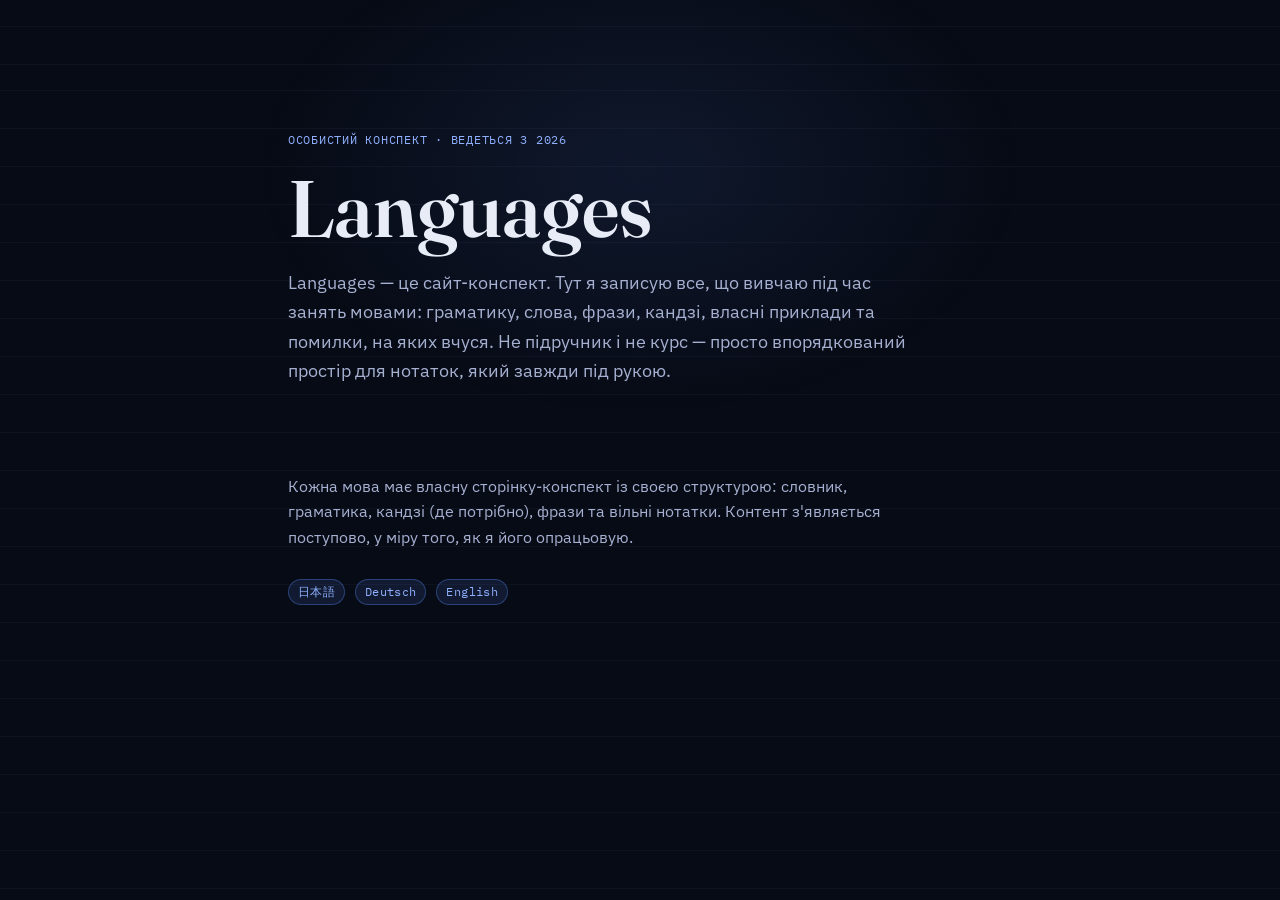
==== index.html @ 43c10c55 "Add files via upload" ====
<!DOCTYPE html>
<html lang="uk">
<head>
<meta charset="UTF-8">
<meta name="viewport" content="width=device-width, initial-scale=1.0">
<title>Languages — особистий конспект з мов</title>
<link rel="stylesheet" href="styles.css">
</head>
<body>

<!--
  ГОЛОВНА СТОРІНКА
  За проханням — без навігації. Якщо колись захочеш додати посилання
  на сторінки мов, приклад навігаційного блоку лежить у japanese.html
  (клас .site-header / .main-nav) — просто скопіюй його сюди.
-->

<main class="page" style="max-width:760px;">

  <section class="page-hero" style="border-bottom:none; padding-top:14vh;">
    <p class="eyebrow">Особистий конспект · ведеться з 2026</p>
    <h1 class="page-title" style="font-size:clamp(3rem, 9vw, 5rem);">Languages</h1>
    <p class="page-subtitle" style="font-size:1.15rem;">
      Languages — це сайт-конспект. Тут я записую все, що вивчаю під час
      занять мовами: граматику, слова, фрази, кандзі, власні приклади та
      помилки, на яких вчуся. Не підручник і не курс — просто впорядкований
      простір для нотаток, який завжди під рукою.
    </p>
  </section>

  <section class="section" style="margin-bottom:0;">
    <p style="color:var(--text-1); max-width:640px;">
      Кожна мова має власну сторінку-конспект із своєю структурою: словник,
      граматика, кандзі (де потрібно), фрази та вільні нотатки. Контент
      з'являється поступово, у міру того, як я його опрацьовую.
    </p>

    <div style="display:flex; gap:10px; margin-top:28px; flex-wrap:wrap;">
      <span class="tag" style="background:var(--accent-dim); color:var(--accent-soft); border-color:var(--accent-line);">日本語</span>
      <span class="tag" style="background:var(--accent-dim); color:var(--accent-soft); border-color:var(--accent-line);">Deutsch</span>
      <span class="tag" style="background:var(--accent-dim); color:var(--accent-soft); border-color:var(--accent-line);">English</span>
    </div>
  </section>

</main>

</body>
</html>
---- styles.css ----
/* ==========================================================================
   Languages — спільні стилі
   Палітра: глибока ніч + спокійний синій. Все приглушене, без яскравих акцентів.
   ========================================================================== */

@import url('https://fonts.googleapis.com/css2?family=Fraunces:opsz,wght@9..144,400;9..144,500;9..144,600&family=IBM+Plex+Sans:wght@400;500;600&family=IBM+Plex+Mono:wght@400;500&display=swap');

:root{
  /* base */
  --bg-0:#070b15;
  --bg-1:#0b1120;
  --surface:#121a32;
  --surface-2:#182245;
  --border:rgba(140,162,230,.14);
  --border-strong:rgba(140,162,230,.30);

  /* text */
  --text-0:#e8ecf7;
  --text-1:#a6b0d1;
  --text-2:#677099;

  /* accent — синій, спокійний */
  --accent:#5b8cff;
  --accent-soft:#8fb0ff;
  --accent-dim:rgba(91,140,255,.12);
  --accent-line:rgba(91,140,255,.35);

  /* другорядний холодний акцент — лише для дрібних міток */
  --teal:#52b3ac;
  --teal-dim:rgba(82,179,172,.14);

  --radius:14px;
  --radius-sm:8px;

  --font-display:'Fraunces', 'Iowan Old Style', serif;
  --font-body:'IBM Plex Sans', -apple-system, system-ui, sans-serif;
  --font-mono:'IBM Plex Mono', ui-monospace, monospace;
}

*{ box-sizing:border-box; }
html{ scroll-behavior:smooth; }

body{
  margin:0;
  background:var(--bg-0);
  color:var(--text-0);
  font-family:var(--font-body);
  line-height:1.6;
  -webkit-font-smoothing:antialiased;
  position:relative;
  min-height:100vh;
}

/* ---- Атмосфера: лінії конспекту + м'яке "місячне" світло ---- */
body::before{
  content:"";
  position:fixed;
  inset:0;
  z-index:0;
  pointer-events:none;
  background-image:
    repeating-linear-gradient(
      to bottom,
      rgba(140,162,230,.05) 0px,
      rgba(140,162,230,.05) 1px,
      transparent 1px,
      transparent 38px
    );
  background-position:0 90px;
}

body::after{
  content:"";
  position:fixed;
  top:-20%;
  left:50%;
  width:1100px;
  height:700px;
  transform:translateX(-50%);
  background:radial-gradient(closest-side, rgba(91,140,255,.10), transparent 70%);
  z-index:0;
  pointer-events:none;
}

a{ color:inherit; }
img{ max-width:100%; }

::selection{ background:var(--accent-dim); color:var(--text-0); }

:focus-visible{
  outline:2px solid var(--accent-soft);
  outline-offset:3px;
  border-radius:4px;
}

/* ==========================================================================
   Header / Навігація
   (використовується лише на сторінках мов — на головній сторінці її немає)
   ========================================================================== */

.site-header{
  position:relative;
  z-index:2;
  display:flex;
  align-items:center;
  justify-content:space-between;
  gap:24px;
  flex-wrap:wrap;
  max-width:920px;
  margin:0 auto;
  padding:28px 28px 24px;
}

.brand{
  font-family:var(--font-display);
  font-weight:600;
  font-size:1.25rem;
  text-decoration:none;
  letter-spacing:.01em;
  color:var(--text-0);
}

.main-nav{
  display:flex;
  gap:6px;
  flex-wrap:wrap;
}

.main-nav a{
  font-family:var(--font-mono);
  font-size:.85rem;
  text-decoration:none;
  color:var(--text-1);
  padding:8px 14px;
  border-radius:999px;
  border:1px solid transparent;
  transition:color .15s ease, border-color .15s ease, background .15s ease;
}

.main-nav a:hover{
  color:var(--text-0);
  border-color:var(--border);
  background:var(--surface);
}

.main-nav a[aria-current="page"]{
  color:var(--accent-soft);
  border-color:var(--accent-line);
  background:var(--accent-dim);
}

/* ==========================================================================
   Загальна структура сторінки
   ========================================================================== */

.page{
  position:relative;
  z-index:1;
  max-width:920px;
  margin:0 auto;
  padding:0 28px 100px;
}

.page-hero{
  padding:48px 0 40px;
  border-bottom:1px solid var(--border);
  margin-bottom:48px;
}

.eyebrow{
  display:inline-block;
  font-family:var(--font-mono);
  font-size:.78rem;
  letter-spacing:.06em;
  color:var(--accent-soft);
  text-transform:uppercase;
  margin:0 0 14px;
}

.page-title{
  font-family:var(--font-display);
  font-weight:600;
  font-size:clamp(2.4rem, 6vw, 3.4rem);
  line-height:1.1;
  margin:0 0 16px;
  color:var(--text-0);
}

.page-subtitle{
  font-size:1.05rem;
  color:var(--text-1);
  max-width:640px;
  margin:0;
}

/* ==========================================================================
   Секції-конспекту (для сторінок мов)
   ========================================================================== */

.section{
  margin-bottom:56px;
}

.section-head{
  display:flex;
  align-items:baseline;
  justify-content:space-between;
  gap:16px;
  margin-bottom:18px;
  flex-wrap:wrap;
}

.section-title{
  font-family:var(--font-display);
  font-size:1.5rem;
  font-weight:600;
  margin:0;
  color:var(--text-0);
}

.section-note{
  font-family:var(--font-mono);
  font-size:.8rem;
  color:var(--text-2);
}

.section-hint{
  font-size:.88rem;
  color:var(--text-2);
  margin:-8px 0 18px;
}

/* ---- Базова картка ---- */
.card{
  background:var(--surface);
  border:1px solid var(--border);
  border-radius:var(--radius);
  padding:20px 22px;
}

/* ---- Чіп / тег рівня ---- */
.tag{
  display:inline-flex;
  align-items:center;
  font-family:var(--font-mono);
  font-size:.72rem;
  letter-spacing:.03em;
  padding:3px 9px;
  border-radius:999px;
  background:var(--teal-dim);
  color:var(--teal);
  border:1px solid rgba(82,179,172,.3);
}

/* ==========================================================================
   Контейнери-конспекту
   (картки для слів, кандзі, граматики, фраз — використовуються
   на сторінках мов; стилі спільні, щоб German/English виглядали так само)
   ========================================================================== */

/* ---- Кана / будь-яка таблиця символів ---- */
.kana-grid{
  display:grid;
  grid-template-columns:repeat(auto-fill, minmax(64px, 1fr));
  gap:10px;
}

.kana-cell{
  background:var(--surface);
  border:1px solid var(--border);
  border-radius:var(--radius-sm);
  padding:12px 6px;
  text-align:center;
  transition:border-color .15s ease, background .15s ease;
}

.kana-cell:hover{
  border-color:var(--border-strong);
  background:var(--surface-2);
}

.kana-char{
  display:block;
  font-family:var(--font-display);
  font-size:1.5rem;
  color:var(--text-0);
}

.kana-romaji{
  display:block;
  font-family:var(--font-mono);
  font-size:.72rem;
  color:var(--text-2);
  margin-top:4px;
}

/* ---- Картка слова ---- */
.vocab-grid{
  display:grid;
  grid-template-columns:repeat(auto-fit, minmax(260px, 1fr));
  gap:14px;
}

.vocab-card{
  background:var(--surface);
  border:1px solid var(--border);
  border-radius:var(--radius);
  padding:18px 20px;
}

.vocab-word{
  font-family:var(--font-display);
  font-size:1.7rem;
  color:var(--text-0);
  margin:0 0 2px;
}

.vocab-word ruby{ ruby-align:center; }
.vocab-word rt{
  font-family:var(--font-mono);
  font-size:.6rem;
  color:var(--accent-soft);
}

.vocab-romaji{
  font-family:var(--font-mono);
  font-size:.82rem;
  color:var(--text-2);
  margin:0 0 10px;
}

.vocab-meaning{
  font-size:.98rem;
  color:var(--text-0);
  margin:0 0 12px;
}

.vocab-example{
  border-top:1px solid var(--border);
  padding-top:10px;
  font-size:.92rem;
  color:var(--text-1);
}

.vocab-example .jp{ color:var(--text-0); display:block; margin-bottom:3px; }
.vocab-example .tr{ color:var(--text-2); display:block; font-size:.86rem; }

/* ---- Картка кандзі ---- */
.kanji-grid{
  display:grid;
  grid-template-columns:repeat(auto-fit, minmax(220px, 1fr));
  gap:14px;
}

.kanji-card{
  background:var(--surface);
  border:1px solid var(--border);
  border-radius:var(--radius);
  padding:18px 20px;
  display:flex;
  gap:16px;
}

.kanji-char{
  font-family:var(--font-display);
  font-size:2.6rem;
  line-height:1;
  color:var(--text-0);
  flex-shrink:0;
}

.kanji-body{ flex:1; }

.kanji-meaning{
  margin:2px 0 8px;
  font-size:.98rem;
  color:var(--text-0);
}

.kanji-readings{
  font-family:var(--font-mono);
  font-size:.78rem;
  color:var(--text-1);
  margin:0 0 8px;
  line-height:1.7;
}

.kanji-readings b{ color:var(--accent-soft); font-weight:500; }

.kanji-notes{
  font-size:.85rem;
  color:var(--text-2);
  margin:0;
  border-top:1px solid var(--border);
  padding-top:8px;
}

/* ---- Блок граматики ---- */
.grammar-block{
  background:var(--surface);
  border:1px solid var(--border);
  border-radius:var(--radius);
  padding:22px 24px;
}

.grammar-pattern{
  font-family:var(--font-mono);
  font-size:1rem;
  color:var(--accent-soft);
  background:var(--accent-dim);
  display:inline-block;
  padding:6px 12px;
  border-radius:var(--radius-sm);
  margin:0 0 14px;
}

.grammar-explanation{
  color:var(--text-1);
  font-size:.96rem;
  margin:0 0 16px;
}

.grammar-examples{
  list-style:none;
  margin:0;
  padding:0;
  display:flex;
  flex-direction:column;
  gap:10px;
}

.grammar-examples li{
  border-top:1px solid var(--border);
  padding-top:10px;
  font-size:.92rem;
}

.grammar-examples .jp{ color:var(--text-0); display:block; margin-bottom:3px; }
.grammar-examples .tr{ color:var(--text-2); display:block; font-size:.86rem; }

/* ---- Картка фрази ---- */
.phrase-grid{
  display:grid;
  grid-template-columns:repeat(auto-fit, minmax(240px, 1fr));
  gap:14px;
}

.phrase-card{
  background:var(--surface);
  border:1px solid var(--border);
  border-radius:var(--radius);
  padding:16px 20px;
}

.phrase-jp{
  font-family:var(--font-display);
  font-size:1.25rem;
  margin:0 0 2px;
  color:var(--text-0);
}

.phrase-reading{
  font-family:var(--font-mono);
  font-size:.78rem;
  color:var(--text-2);
  margin:0 0 8px;
}

.phrase-meaning{
  font-size:.92rem;
  color:var(--text-1);
  margin:0;
}

/* ---- Вільні нотатки (сторінка нотатника) ---- */
.notes-page{
  background:var(--surface);
  border:1px solid var(--border);
  border-radius:var(--radius);
  padding:22px 24px;
  background-image:repeating-linear-gradient(
    to bottom,
    transparent 0,
    transparent 33px,
    var(--border) 33px,
    var(--border) 34px
  );
  background-position:0 18px;
}

.notes-page p{
  margin:0 0 16px;
  color:var(--text-1);
  font-size:.95rem;
}
.notes-page p:last-child{ margin-bottom:0; }

/* ==========================================================================
   "Скоро буде" сторінки
   ========================================================================== */

.soon{
  min-height:50vh;
  display:flex;
  flex-direction:column;
  align-items:flex-start;
  justify-content:center;
  padding:60px 0;
}

.soon-native{
  font-family:var(--font-display);
  font-size:clamp(2.6rem, 7vw, 4rem);
  font-weight:600;
  margin:0 0 14px;
}

.soon-note{
  color:var(--text-1);
  max-width:480px;
  font-size:1.02rem;
}

/* ==========================================================================
   Responsive
   ========================================================================== */

@media (max-width:640px){
  .site-header{ padding:22px 18px 18px; }
  .page{ padding:0 18px 80px; }
  .page-hero{ padding:34px 0 28px; }
}

@media (prefers-reduced-motion: reduce){
  html{ scroll-behavior:auto; }
  *{ transition:none !important; animation:none !important; }
}
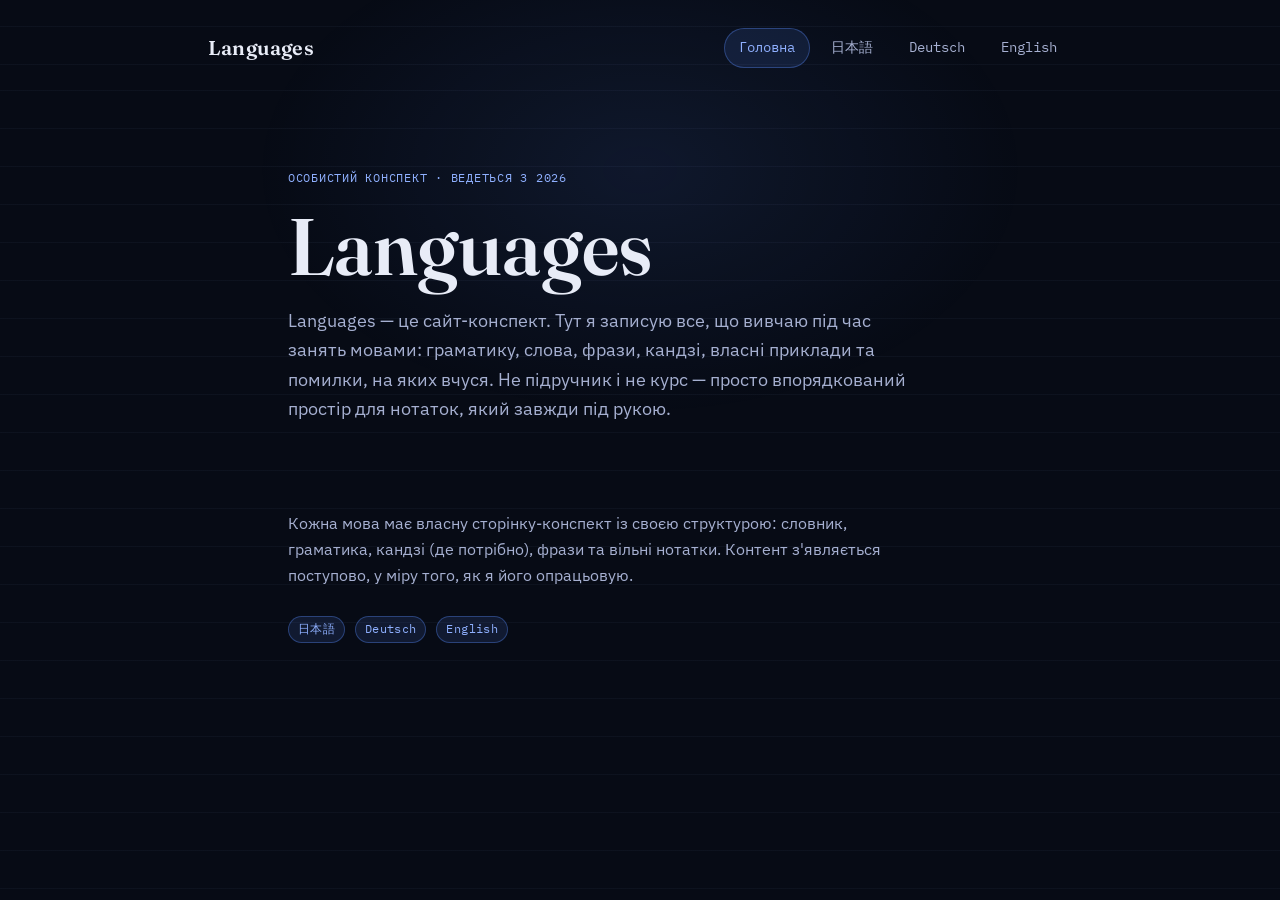
==== commit f1bb532a: "Update index.html Add navigation" ====
--- a/index.html
+++ b/index.html
@@ -8,16 +8,19 @@
 </head>
 <body>
 
-<!--
-  ГОЛОВНА СТОРІНКА
-  За проханням — без навігації. Якщо колись захочеш додати посилання
-  на сторінки мов, приклад навігаційного блоку лежить у japanese.html
-  (клас .site-header / .main-nav) — просто скопіюй його сюди.
--->
+<header class="site-header">
+  <a class="brand" href="index.html">Languages</a>
+  <nav class="main-nav" aria-label="Мови">
+    <a href="index.html" aria-current="page">Головна</a>
+    <a href="japanese.html">日本語</a>
+    <a href="german.html">Deutsch</a>
+    <a href="english.html">English</a>
+  </nav>
+</header>
 
 <main class="page" style="max-width:760px;">
 
-  <section class="page-hero" style="border-bottom:none; padding-top:14vh;">
+  <section class="page-hero" style="border-bottom:none; padding-top:8vh;">
     <p class="eyebrow">Особистий конспект · ведеться з 2026</p>
     <h1 class="page-title" style="font-size:clamp(3rem, 9vw, 5rem);">Languages</h1>
     <p class="page-subtitle" style="font-size:1.15rem;">
@@ -36,9 +39,9 @@
     </p>
 
     <div style="display:flex; gap:10px; margin-top:28px; flex-wrap:wrap;">
-      <span class="tag" style="background:var(--accent-dim); color:var(--accent-soft); border-color:var(--accent-line);">日本語</span>
-      <span class="tag" style="background:var(--accent-dim); color:var(--accent-soft); border-color:var(--accent-line);">Deutsch</span>
-      <span class="tag" style="background:var(--accent-dim); color:var(--accent-soft); border-color:var(--accent-line);">English</span>
+      <a href="japanese.html" class="tag" style="text-decoration:none; background:var(--accent-dim); color:var(--accent-soft); border-color:var(--accent-line);">日本語</a>
+      <a href="german.html" class="tag" style="text-decoration:none; background:var(--accent-dim); color:var(--accent-soft); border-color:var(--accent-line);">Deutsch</a>
+      <a href="english.html" class="tag" style="text-decoration:none; background:var(--accent-dim); color:var(--accent-soft); border-color:var(--accent-line);">English</a>
     </div>
   </section>
 
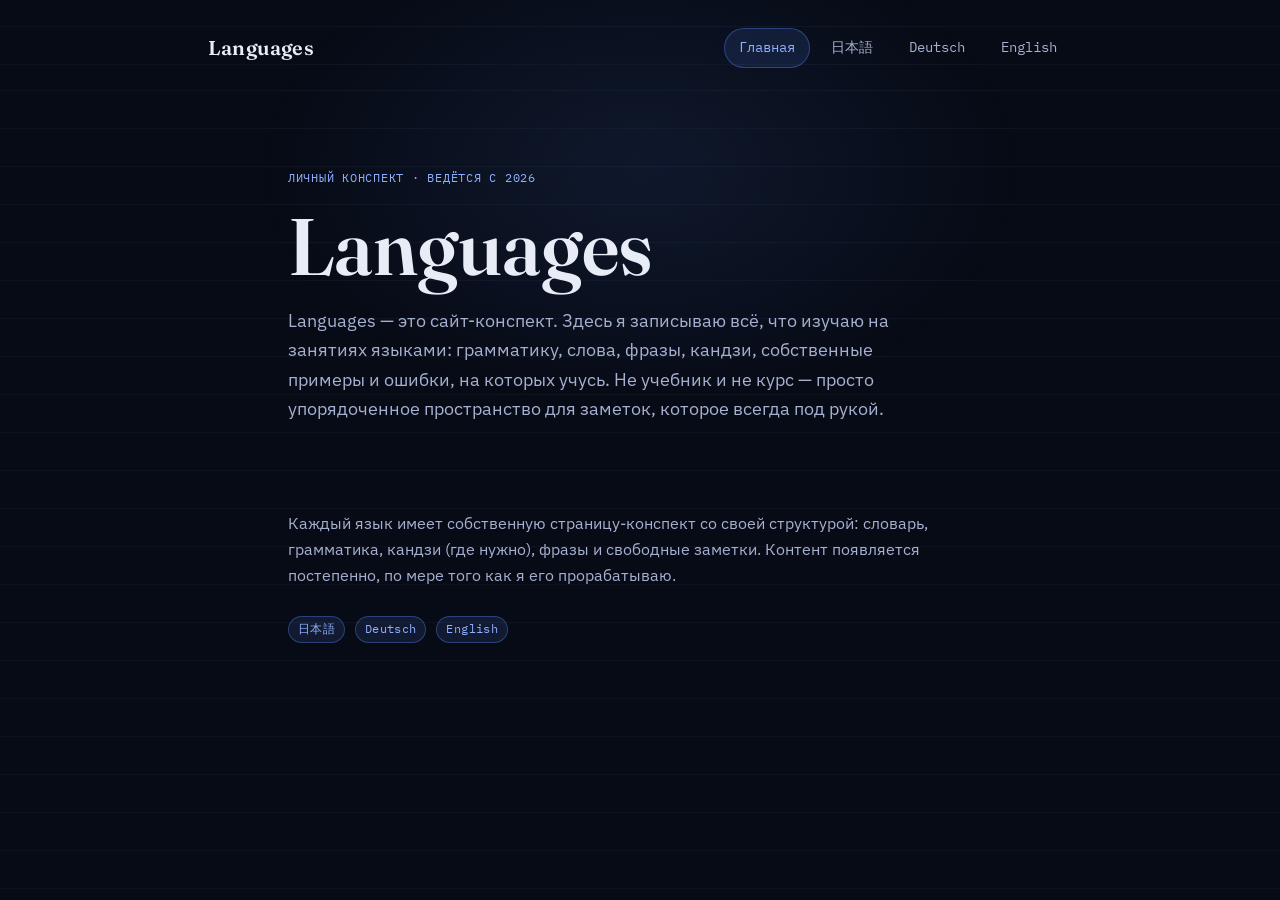
==== commit 98da1222: "Update index.html" ====
--- a/index.html
+++ b/index.html
@@ -1,17 +1,17 @@
 <!DOCTYPE html>
-<html lang="uk">
+<html lang="ru">
 <head>
 <meta charset="UTF-8">
 <meta name="viewport" content="width=device-width, initial-scale=1.0">
-<title>Languages — особистий конспект з мов</title>
+<title>Languages — личный конспект по языкам</title>
 <link rel="stylesheet" href="styles.css">
 </head>
 <body>
 
 <header class="site-header">
   <a class="brand" href="index.html">Languages</a>
-  <nav class="main-nav" aria-label="Мови">
-    <a href="index.html" aria-current="page">Головна</a>
+  <nav class="main-nav" aria-label="Языки">
+    <a href="index.html" aria-current="page">Главная</a>
     <a href="japanese.html">日本語</a>
     <a href="german.html">Deutsch</a>
     <a href="english.html">English</a>
@@ -21,21 +21,21 @@
 <main class="page" style="max-width:760px;">
 
   <section class="page-hero" style="border-bottom:none; padding-top:8vh;">
-    <p class="eyebrow">Особистий конспект · ведеться з 2026</p>
+    <p class="eyebrow">Личный конспект · ведётся с 2026</p>
     <h1 class="page-title" style="font-size:clamp(3rem, 9vw, 5rem);">Languages</h1>
     <p class="page-subtitle" style="font-size:1.15rem;">
-      Languages — це сайт-конспект. Тут я записую все, що вивчаю під час
-      занять мовами: граматику, слова, фрази, кандзі, власні приклади та
-      помилки, на яких вчуся. Не підручник і не курс — просто впорядкований
-      простір для нотаток, який завжди під рукою.
+      Languages — это сайт-конспект. Здесь я записываю всё, что изучаю на
+      занятиях языками: грамматику, слова, фразы, кандзи, собственные
+      примеры и ошибки, на которых учусь. Не учебник и не курс — просто
+      упорядоченное пространство для заметок, которое всегда под рукой.
     </p>
   </section>
 
   <section class="section" style="margin-bottom:0;">
     <p style="color:var(--text-1); max-width:640px;">
-      Кожна мова має власну сторінку-конспект із своєю структурою: словник,
-      граматика, кандзі (де потрібно), фрази та вільні нотатки. Контент
-      з'являється поступово, у міру того, як я його опрацьовую.
+      Каждый язык имеет собственную страницу-конспект со своей структурой:
+      словарь, грамматика, кандзи (где нужно), фразы и свободные заметки.
+      Контент появляется постепенно, по мере того как я его прорабатываю.
     </p>
 
     <div style="display:flex; gap:10px; margin-top:28px; flex-wrap:wrap;">
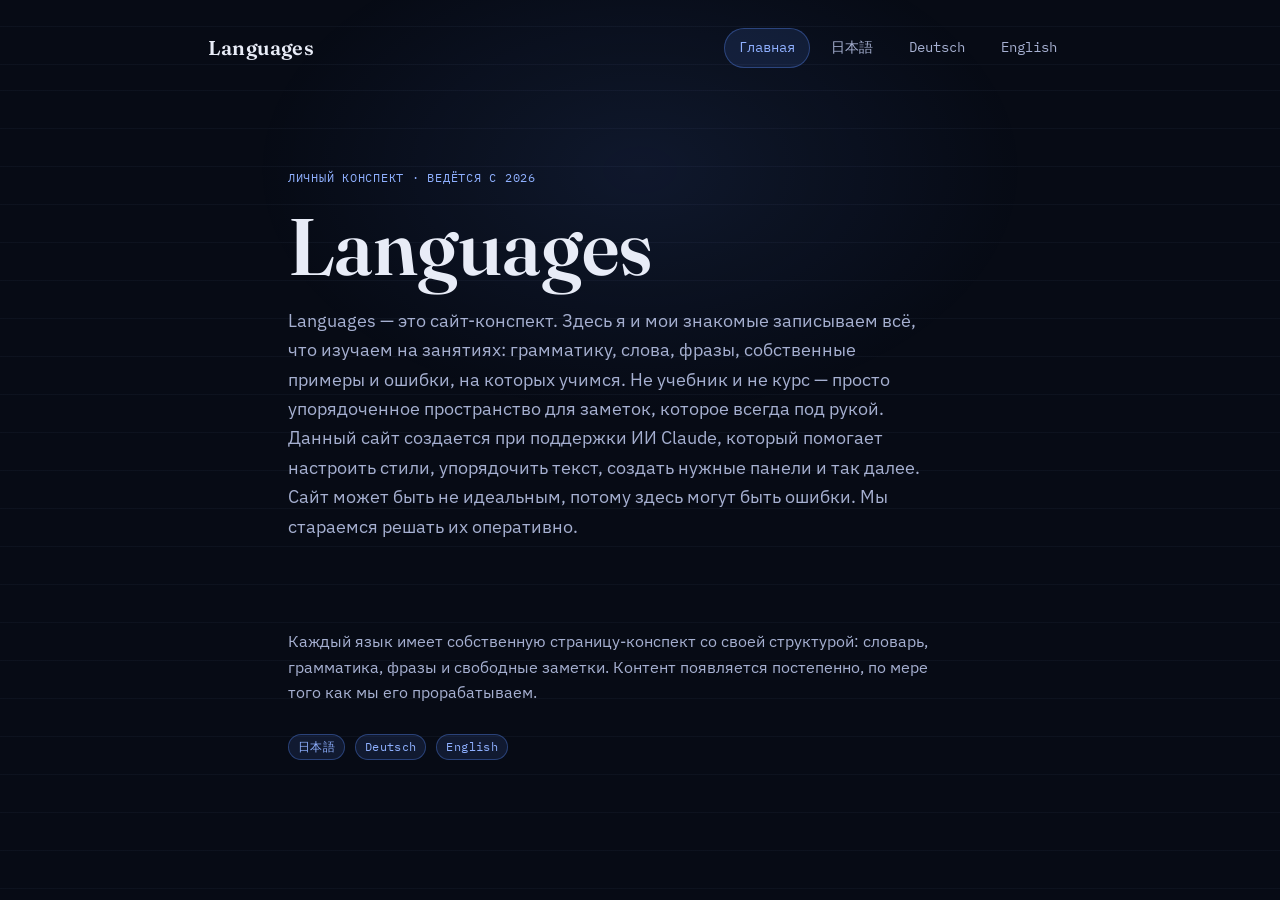
==== commit 6e1e7507: "Update index.html" ====
--- a/index.html
+++ b/index.html
@@ -24,18 +24,20 @@
     <p class="eyebrow">Личный конспект · ведётся с 2026</p>
     <h1 class="page-title" style="font-size:clamp(3rem, 9vw, 5rem);">Languages</h1>
     <p class="page-subtitle" style="font-size:1.15rem;">
-      Languages — это сайт-конспект. Здесь я записываю всё, что изучаю на
-      занятиях языками: грамматику, слова, фразы, кандзи, собственные
-      примеры и ошибки, на которых учусь. Не учебник и не курс — просто
-      упорядоченное пространство для заметок, которое всегда под рукой.
+      Languages — это сайт-конспект. Здесь я и мои знакомые записываем всё, что изучаем на
+      занятиях: грамматику, слова, фразы, собственные
+      примеры и ошибки, на которых учимся. Не учебник и не курс — просто
+      упорядоченное пространство для заметок, которое всегда под рукой. 
+      Данный сайт создается при поддержки ИИ Claude, который помогает настроить стили, упорядочить текст, создать нужные панели и так далее. 
+      Сайт может быть не идеальным, потому здесь могут быть ошибки. Мы стараемся решать их оперативно.
     </p>
   </section>
 
   <section class="section" style="margin-bottom:0;">
     <p style="color:var(--text-1); max-width:640px;">
       Каждый язык имеет собственную страницу-конспект со своей структурой:
-      словарь, грамматика, кандзи (где нужно), фразы и свободные заметки.
-      Контент появляется постепенно, по мере того как я его прорабатываю.
+      словарь, грамматика, фразы и свободные заметки.
+      Контент появляется постепенно, по мере того как мы его прорабатываем.
     </p>
 
     <div style="display:flex; gap:10px; margin-top:28px; flex-wrap:wrap;">
--- a/styles.css
+++ b/styles.css
@@ -1,12 +1,12 @@
 /* ==========================================================================
-   Languages — спільні стилі
-   Палітра: глибока ніч + спокійний синій. Все приглушене, без яскравих акцентів.
+   Languages — общие стили
+   Палитра: глубокая ночь + спокойный синий. Всё приглушено, без ярких акцентов.
    ========================================================================== */
 
 @import url('https://fonts.googleapis.com/css2?family=Fraunces:opsz,wght@9..144,400;9..144,500;9..144,600&family=IBM+Plex+Sans:wght@400;500;600&family=IBM+Plex+Mono:wght@400;500&display=swap');
 
 :root{
-  /* base */
+  /* основа */
   --bg-0:#070b15;
   --bg-1:#0b1120;
   --surface:#121a32;
@@ -14,18 +14,18 @@
   --border:rgba(140,162,230,.14);
   --border-strong:rgba(140,162,230,.30);
 
-  /* text */
+  /* текст */
   --text-0:#e8ecf7;
   --text-1:#a6b0d1;
   --text-2:#677099;
 
-  /* accent — синій, спокійний */
+  /* акцент — синий, спокойный */
   --accent:#5b8cff;
   --accent-soft:#8fb0ff;
   --accent-dim:rgba(91,140,255,.12);
   --accent-line:rgba(91,140,255,.35);
 
-  /* другорядний холодний акцент — лише для дрібних міток */
+  /* второстепенный холодный акцент — только для мелких меток */
   --teal:#52b3ac;
   --teal-dim:rgba(82,179,172,.14);
 
@@ -51,7 +51,7 @@
   min-height:100vh;
 }
 
-/* ---- Атмосфера: лінії конспекту + м'яке "місячне" світло ---- */
+/* ---- Атмосфера: линии конспекта + мягкий "лунный" свет ---- */
 body::before{
   content:"";
   position:fixed;
@@ -94,8 +94,8 @@
 }
 
 /* ==========================================================================
-   Header / Навігація
-   (використовується лише на сторінках мов — на головній сторінці її немає)
+   Header / Навигация между страницами
+   (используется на всех страницах сайта)
    ========================================================================== */
 
 .site-header{
@@ -150,7 +150,7 @@
 }
 
 /* ==========================================================================
-   Загальна структура сторінки
+   Общая структура страницы
    ========================================================================== */
 
 .page{
@@ -194,11 +194,106 @@
 }
 
 /* ==========================================================================
-   Секції-конспекту (для сторінок мов)
+   Двухколоночный макет: левая навигация по разделам + контент
+   (используется на страницах языков — japanese.html, german.html, english.html)
+   ========================================================================== */
+
+.layout{
+  display:flex;
+  align-items:flex-start;
+  gap:48px;
+}
+
+.section-nav{
+  flex:0 0 176px;
+  position:sticky;
+  top:28px;
+  display:flex;
+  flex-direction:column;
+  gap:2px;
+}
+
+.section-nav-label{
+  font-family:var(--font-mono);
+  font-size:.72rem;
+  letter-spacing:.06em;
+  text-transform:uppercase;
+  color:var(--text-2);
+  margin:0 0 10px;
+  padding:0 12px;
+}
+
+.section-nav a{
+  font-family:var(--font-mono);
+  font-size:.84rem;
+  text-decoration:none;
+  color:var(--text-1);
+  padding:9px 12px;
+  border-radius:var(--radius-sm);
+  border-left:2px solid transparent;
+  transition:color .15s ease, background .15s ease, border-color .15s ease;
+}
+
+.section-nav a:hover{
+  color:var(--text-0);
+  background:var(--surface);
+}
+
+/* Подсветка активного пункта при переходе по якорю (без JS, через :has) */
+.layout:has(#kana:target) .section-nav a[href="#kana"],
+.layout:has(#vocab:target) .section-nav a[href="#vocab"],
+.layout:has(#kanji:target) .section-nav a[href="#kanji"],
+.layout:has(#grammar:target) .section-nav a[href="#grammar"],
+.layout:has(#phrases:target) .section-nav a[href="#phrases"],
+.layout:has(#notes:target) .section-nav a[href="#notes"]{
+  color:var(--accent-soft);
+  background:var(--accent-dim);
+  border-left-color:var(--accent);
+}
+
+.layout-content{
+  flex:1;
+  min-width:0;
+}
+
+@media (max-width:860px){
+  .layout{
+    flex-direction:column;
+    gap:24px;
+  }
+  .section-nav{
+    position:static;
+    flex-direction:row;
+    width:100%;
+    overflow-x:auto;
+    gap:6px;
+    padding-bottom:6px;
+    border-bottom:1px solid var(--border);
+  }
+  .section-nav-label{ display:none; }
+  .section-nav a{
+    flex:0 0 auto;
+    white-space:nowrap;
+  }
+}
+
+/* ==========================================================================
+   Разделы-конспекта (для страниц языков)
    ========================================================================== */
 
 .section{
   margin-bottom:56px;
+  scroll-margin-top:24px;
+}
+
+.section:target{
+  animation:section-flash 1.6s ease;
+  border-radius:var(--radius);
+}
+
+@keyframes section-flash{
+  0%{ box-shadow:0 0 0 1px var(--accent-line), 0 0 36px 4px var(--accent-dim); }
+  100%{ box-shadow:0 0 0 0 transparent; }
 }
 
 .section-head{
@@ -230,7 +325,7 @@
   margin:-8px 0 18px;
 }
 
-/* ---- Базова картка ---- */
+/* ---- Базовая карточка ---- */
 .card{
   background:var(--surface);
   border:1px solid var(--border);
@@ -238,7 +333,7 @@
   padding:20px 22px;
 }
 
-/* ---- Чіп / тег рівня ---- */
+/* ---- Чип / тег уровня ---- */
 .tag{
   display:inline-flex;
   align-items:center;
@@ -253,16 +348,22 @@
 }
 
 /* ==========================================================================
-   Контейнери-конспекту
-   (картки для слів, кандзі, граматики, фраз — використовуються
-   на сторінках мов; стилі спільні, щоб German/English виглядали так само)
+   Контейнеры-конспекта
+   (карточки для слов, кандзи, грамматики, фраз — используются
+   на страницах языков; стили общие, чтобы все языки выглядели одинаково)
    ========================================================================== */
 
-/* ---- Кана / будь-яка таблиця символів ---- */
+/* ---- Кана / любая таблица символов ----
+   Намеренно 5 фиксированных колонок (а не auto-fill): в годзюон-таблице
+   каждая колонка = один гласный (a/i/u/e/o), и при любой ширине экрана
+   ряды должны оставаться выровненными друг под другом. Если бы колонок
+   было то 5, то 8 (как при auto-fill), соседние строки кана-таблицы
+   перестают совпадать по сетке — именно это и выглядит как "каша". */
 .kana-grid{
   display:grid;
-  grid-template-columns:repeat(auto-fill, minmax(64px, 1fr));
-  gap:10px;
+  grid-template-columns:repeat(5, minmax(0, 1fr));
+  gap:8px;
+  max-width:420px;
 }
 
 .kana-cell{
@@ -294,7 +395,7 @@
   margin-top:4px;
 }
 
-/* ---- Картка слова ---- */
+/* ---- Карточка слова ---- */
 .vocab-grid{
   display:grid;
   grid-template-columns:repeat(auto-fit, minmax(260px, 1fr));
@@ -342,10 +443,10 @@
   color:var(--text-1);
 }
 
-.vocab-example .jp{ color:var(--text-0); display:block; margin-bottom:3px; }
+.vocab-example .src{ color:var(--text-0); display:block; margin-bottom:3px; }
 .vocab-example .tr{ color:var(--text-2); display:block; font-size:.86rem; }
 
-/* ---- Картка кандзі ---- */
+/* ---- Карточка кандзи ---- */
 .kanji-grid{
   display:grid;
   grid-template-columns:repeat(auto-fit, minmax(220px, 1fr));
@@ -395,7 +496,7 @@
   padding-top:8px;
 }
 
-/* ---- Блок граматики ---- */
+/* ---- Блок грамматики ---- */
 .grammar-block{
   background:var(--surface);
   border:1px solid var(--border);
@@ -435,10 +536,10 @@
   font-size:.92rem;
 }
 
-.grammar-examples .jp{ color:var(--text-0); display:block; margin-bottom:3px; }
+.grammar-examples .src{ color:var(--text-0); display:block; margin-bottom:3px; }
 .grammar-examples .tr{ color:var(--text-2); display:block; font-size:.86rem; }
 
-/* ---- Картка фрази ---- */
+/* ---- Карточка фразы ---- */
 .phrase-grid{
   display:grid;
   grid-template-columns:repeat(auto-fit, minmax(240px, 1fr));
@@ -452,7 +553,7 @@
   padding:16px 20px;
 }
 
-.phrase-jp{
+.phrase-src{
   font-family:var(--font-display);
   font-size:1.25rem;
   margin:0 0 2px;
@@ -472,7 +573,7 @@
   margin:0;
 }
 
-/* ---- Вільні нотатки (сторінка нотатника) ---- */
+/* ---- Свободные заметки (страница блокнота) ---- */
 .notes-page{
   background:var(--surface);
   border:1px solid var(--border);
@@ -496,32 +597,6 @@
 .notes-page p:last-child{ margin-bottom:0; }
 
 /* ==========================================================================
-   "Скоро буде" сторінки
-   ========================================================================== */
-
-.soon{
-  min-height:50vh;
-  display:flex;
-  flex-direction:column;
-  align-items:flex-start;
-  justify-content:center;
-  padding:60px 0;
-}
-
-.soon-native{
-  font-family:var(--font-display);
-  font-size:clamp(2.6rem, 7vw, 4rem);
-  font-weight:600;
-  margin:0 0 14px;
-}
-
-.soon-note{
-  color:var(--text-1);
-  max-width:480px;
-  font-size:1.02rem;
-}
-
-/* ==========================================================================
    Responsive
    ========================================================================== */
 
@@ -529,6 +604,9 @@
   .site-header{ padding:22px 18px 18px; }
   .page{ padding:0 18px 80px; }
   .page-hero{ padding:34px 0 28px; }
+  .kana-grid{ gap:6px; max-width:100%; }
+  .kana-cell{ padding:9px 4px; }
+  .kana-char{ font-size:1.25rem; }
 }
 
 @media (prefers-reduced-motion: reduce){
